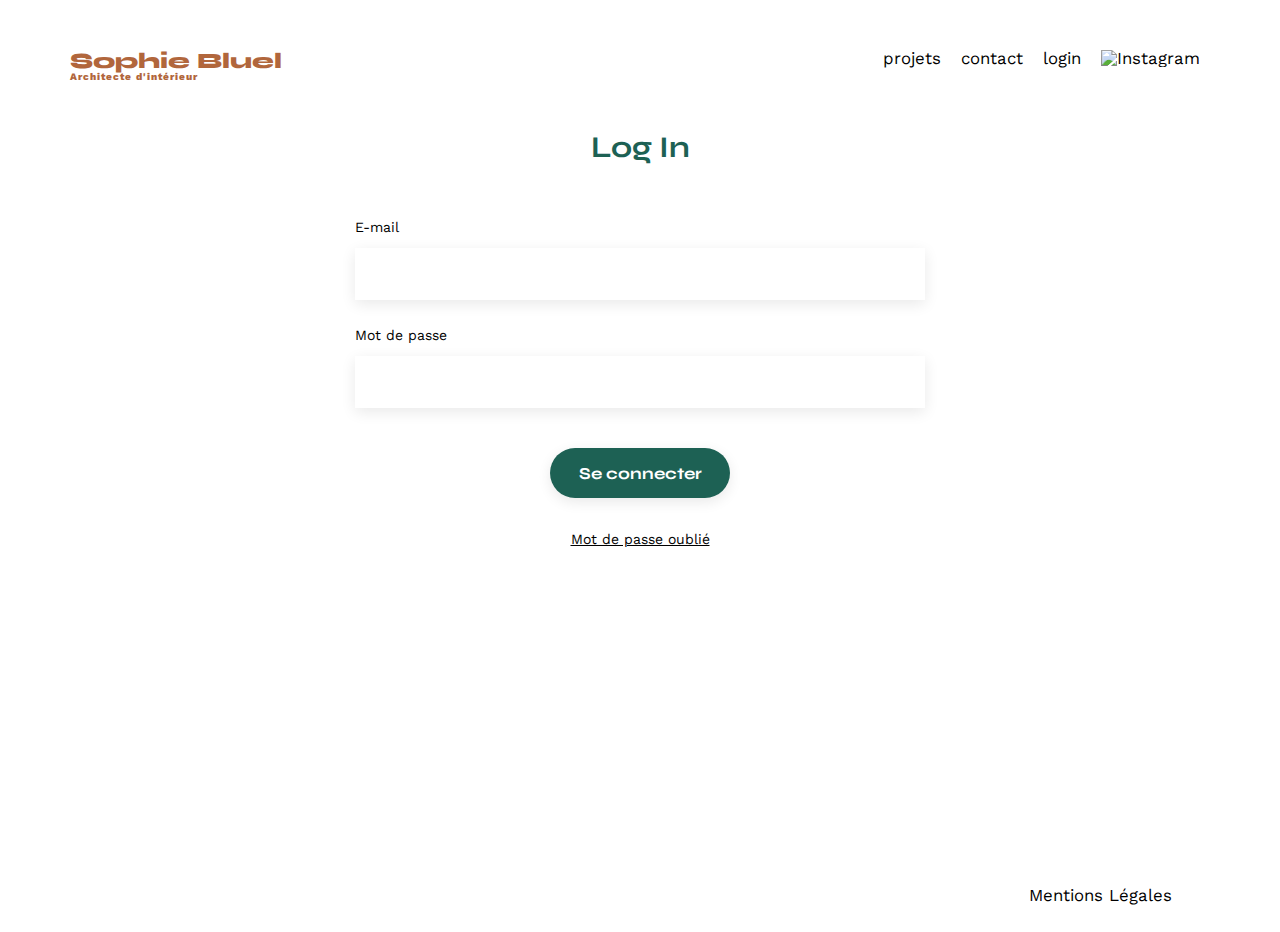
==== FrontEnd/login.html @ fe3c53f9 "Index page modified for admin" ====
<!DOCTYPE html>
<html lang="fr">
<head>
	<meta charset="UTF-8">
	<title>Sophie Bluel - Architecte d'intérieur login</title>
	<meta name="viewport" content="width=device-width, initial-scale=1.0">
	<link rel="preconnect" href="https://fonts.googleapis.com">
	<link rel="preconnect" href="https://fonts.gstatic.com" crossorigin>
	<link href="https://fonts.googleapis.com/css2?family=Syne:wght@700;800&family=Work+Sans&display=swap" rel="stylesheet">
	<meta name="description" content="">
	<link rel="stylesheet" href="./assets/style.css">
	<script type="module" src="login.js"></script>
</head>
<body>
	<header>
		<a href="index.html"><h1>Sophie Bluel <span>Architecte d'intérieur</span></h1></a>
		<nav>
			<ul>
				<a href="index.html"><li>projets</li></a>
				<a href="index.html#contact"><li>contact</li></a>
				<a href="login.html"><li>login</li></a>
				<li><img src="./assets/icons/instagram.png" alt="Instagram"></li>
			</ul>
		</nav>
	</header>
	<div class="flex">
		<main>
			<section id="login">
				<h2>Log In</h2>
				<form class="login-form" action="#" method="post">
					<label for="email">E-mail</label>
					<input type="text" name="email" id="email">
					<label for="password">Mot de passe</label>
					<input type="password" name="password" id="password">
					<div class="login-message"></div>
					<input type="submit" value="Se connecter">
				</form>
				<a href="#"><p>Mot de passe oublié</p></a>
			</section>
		</main>

		<footer>
			<nav>
				<ul>
					<li>Mentions Légales</li>
				</ul>
			</nav>
		</footer>
	</div>
</body>
</html>
---- FrontEnd/assets/style.css ----
/* http://meyerweb.com/eric/tools/css/reset/
   v2.0 | 20110126
   License: none (public domain)
*/

html, body, div, span, applet, object, iframe,
h1, h2, h3, h4, h5, h6, p, blockquote, pre,
a, abbr, acronym, address, big, cite, code,
del, dfn, em, img, ins, kbd, q, s, samp,
small, strike, strong, sub, sup, tt, var,
b, u, i, center,
dl, dt, dd, ol, ul, li,
fieldset, form, label, legend,
table, caption, tbody, tfoot, thead, tr, th, td,
article, aside, canvas, details, embed,
figure, figcaption, footer, header, hgroup,
menu, nav, output, ruby, section, summary,
time, mark, audio, video {
	margin: 0;
	padding: 0;
	border: 0;
	font-size: 100%;
	font: inherit;
	vertical-align: baseline;
}
/* HTML5 display-role reset for older browsers */
article, aside, details, figcaption, figure,
footer, header, hgroup, menu, nav, section {
	display: block;
}
body {
	line-height: 1;
}
ol, ul {
	list-style: none;
}
blockquote, q {
	quotes: none;
}
blockquote:before, blockquote:after,
q:before, q:after {
	content: '';
	content: none;
}
table {
	border-collapse: collapse;
	border-spacing: 0;
}
/** end reset css**/
a{
	text-decoration: none;
	color: black;
}

a:visited {
	color: black;
}

body {
	max-width: 1140px;
	margin:auto;
	font-family: 'Work Sans' ;
	font-size: 14px;
	min-height: 800px;
}
header {
	display: flex;
	justify-content: space-between;
	margin: 50px 0
}
section {
	margin: 50px 0
}

h1{
	display: flex;
	flex-direction: column;
	font-family: 'Syne';
	font-size: 22px;
	font-weight: 800;
	color: #B1663C
}

h1 > span {
	font-family: 'Work Sans';
	font-size:10px;
	letter-spacing: 0.1em;
;
}

h2{
	font-family: 'Syne';
	font-weight: 700;
	font-size: 30px;
	color: #1D6154
}
nav ul {
	display: flex;
	align-items: center;
	list-style-type: none;

}
nav li {
	padding: 0 10px;
	font-size: 1.2em;
}

li:hover {
	color: #B1663C;
}
#introduction {
	display: flex;
	align-items: center;
}
#introduction figure {
	flex: 1
}
#introduction img {
	display: block;
	margin: auto;
	width: 80%;
}

#introduction article {
	flex: 1
}
#introduction h2 {
	margin-bottom: 1em;
}

#introduction p {
	margin-bottom: 0.5em;
}
#portfolio h2 {
	text-align: center;
	margin-bottom: 1em;
}

/** Filter buttons **/
.filters {
	display: flex;
	flex-direction: row;
	gap: 10px;
	justify-content: center;
}

.filter {
	height: 37px;
	font-size: 16px;
	font-family: 'Syne';
	font-weight: 700;
	color: #1D6154;
	background-color: white;
	text-align: center;
	border: 1px solid #1D6154;
	border-radius: 60px;
	margin-top: 21px;
	margin-bottom: 51px;
	padding-left: 20px;
	padding-right: 20px;
	min-width: 100px;
}

.selected {
	color: white;
	background-color: #1D6154;
}

.gallery {
	width: 100%;
	display: grid;
	grid-template-columns: 1fr 1fr 1fr;
	grid-column-gap: 20px;
	grid-row-gap: 20px;
}

.gallery img {
	width: 100%;

}
#contact, #login {
	width: 50%;
margin: auto;
}
#contact > *, #login > * {
	text-align: center;

}
#contact h2, #login h2{
	margin-bottom: 20px;
}
#contact form, #login form {
	text-align: left;
	margin-top:30px;
	display: flex;
	flex-direction: column;
}

#contact input, #login input {
	height: 50px;
	font-size: 1.2em;
	border: none;
	box-shadow: 0px 4px 14px rgba(0, 0, 0, 0.09);
}
#contact label, #login label {
	margin: 2em 0 1em 0;
}
#contact textarea {
	border: none;
	box-shadow: 0px 4px 14px rgba(0, 0, 0, 0.09);
}

input[type="submit"]{
	font-family: 'Syne';
	font-weight: 700;
	color: white;
	background-color: #1D6154;
	margin : 0px auto 34px auto ;
	width: 180px;
	text-align: center;
	border-radius: 60px ;
}

#login a {
	text-decoration-line: underline;
}


footer nav ul {
	display: flex;
	justify-content: flex-end;
	margin: 2em;
}

.flex {
	min-height: inherit;
	display: flex;
	flex-direction: column;
	justify-content: space-between;
}

.login-message {
	color: rgb(200, 0, 0);
	font-size: 16px;
	font-family: 'Syne';
	font-weight: 700;
	height: 40px;
	line-height: 40px;
}
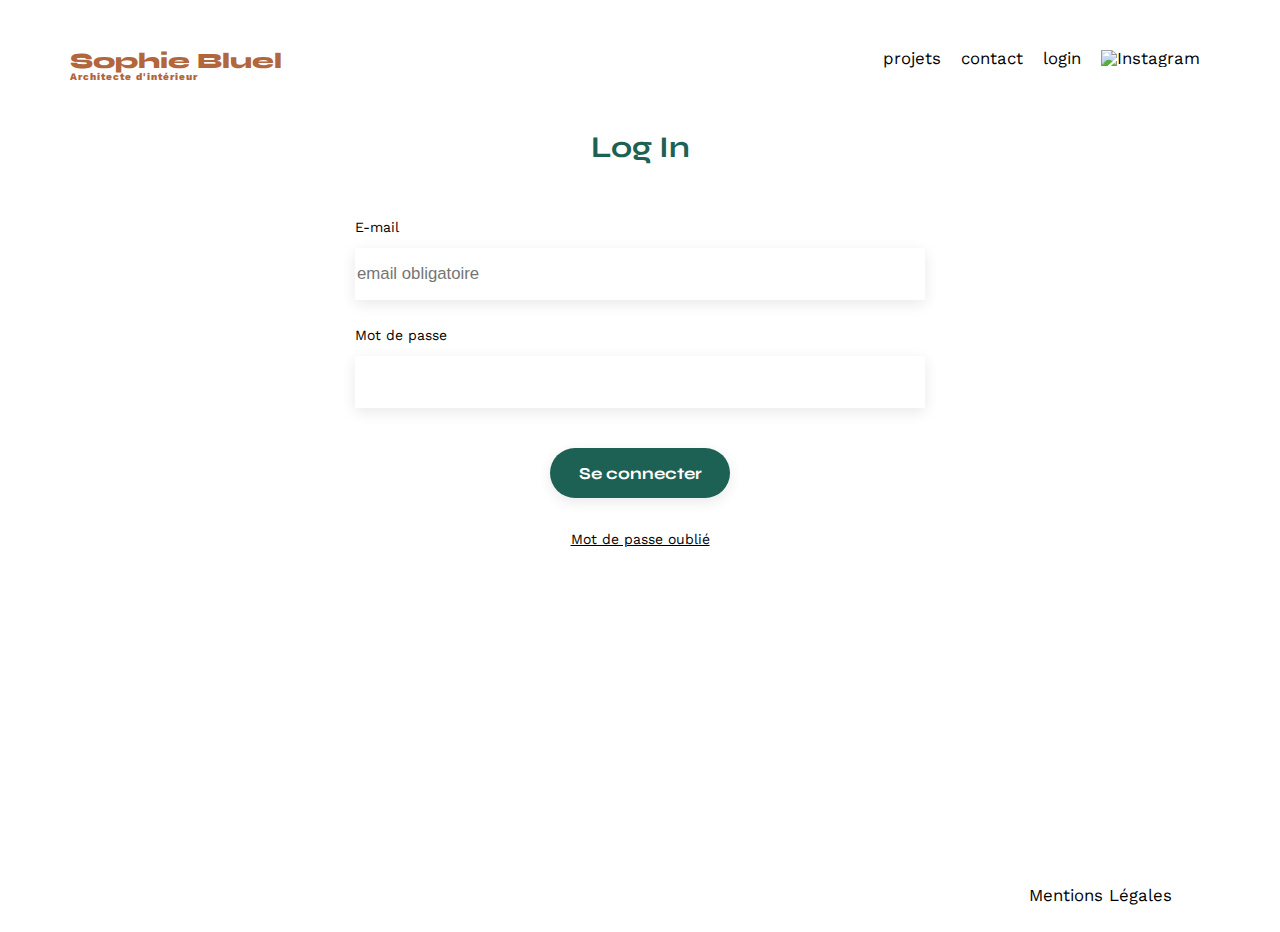
==== commit cc8609b7: "Modal creation and minor corrections" ====
--- a/FrontEnd/login.html
+++ b/FrontEnd/login.html
@@ -29,7 +29,7 @@
 				<h2>Log In</h2>
 				<form class="login-form" action="#" method="post">
 					<label for="email">E-mail</label>
-					<input type="text" name="email" id="email">
+					<input type="email" name="email" id="email" placeholder="email obligatoire" autocomplete="off">
 					<label for="password">Mot de passe</label>
 					<input type="password" name="password" id="password">
 					<div class="login-message"></div>
--- a/FrontEnd/assets/style.css
+++ b/FrontEnd/assets/style.css
@@ -111,6 +111,8 @@
 #introduction {
 	display: flex;
 	align-items: center;
+	flex-wrap: wrap;
+	row-gap: 13px;
 }
 #introduction figure {
 	flex: 1
@@ -133,7 +135,6 @@
 }
 #portfolio h2 {
 	text-align: center;
-	margin-bottom: 1em;
 }
 
 /** Filter buttons **/
@@ -246,4 +247,72 @@
 	font-weight: 700;
 	height: 40px;
 	line-height: 40px;
+}
+
+.publish {
+	height: 59px;
+	width: calc(100vw - 20px);
+	margin-left: calc(-50vw + 50% + 10px);
+	background-color: black;
+	font-size: 16px;
+	font-family: 'Work Sans';
+	font-weight: 400;
+	color: white;
+	display: flex;
+	flex-direction: row;
+	align-items: center;
+	justify-content: center;
+	gap: 21px;
+}
+
+.fa-pen-to-square {
+	margin-right: 8px;
+}
+
+.publish .fa-pen-to-square {
+	color: white;
+	height: 19px;
+	width: 19px;
+}
+
+.button-publish {
+	font-size: 14px;
+	font-family: 'Work Sans';
+	font-weight: 500;
+	color: black;
+	background-color: white;
+	padding: 11px 23px;
+	border-radius: 60px;
+	border-width: 0px;
+}
+
+.modify .fa-pen-to-square {
+	color: black;
+	height: 18px;
+	width: 18px;
+}
+
+.modify {
+	border: none;
+	background: none;
+	font-size: 14px;
+	font-family: 'Work Sans';
+	font-weight: 400;
+}
+
+#introduction .modify{
+	margin-right: 100%;
+	margin-left: 5%;
+	display:flex;
+	flex-direction: row;
+}
+
+.projects {
+	display: flex;
+	flex-direction: row;
+	align-items: baseline;
+	margin-bottom: 30px;
+	gap: 30px;
+	justify-content: center;
+	margin-left: 113.28px;
 }